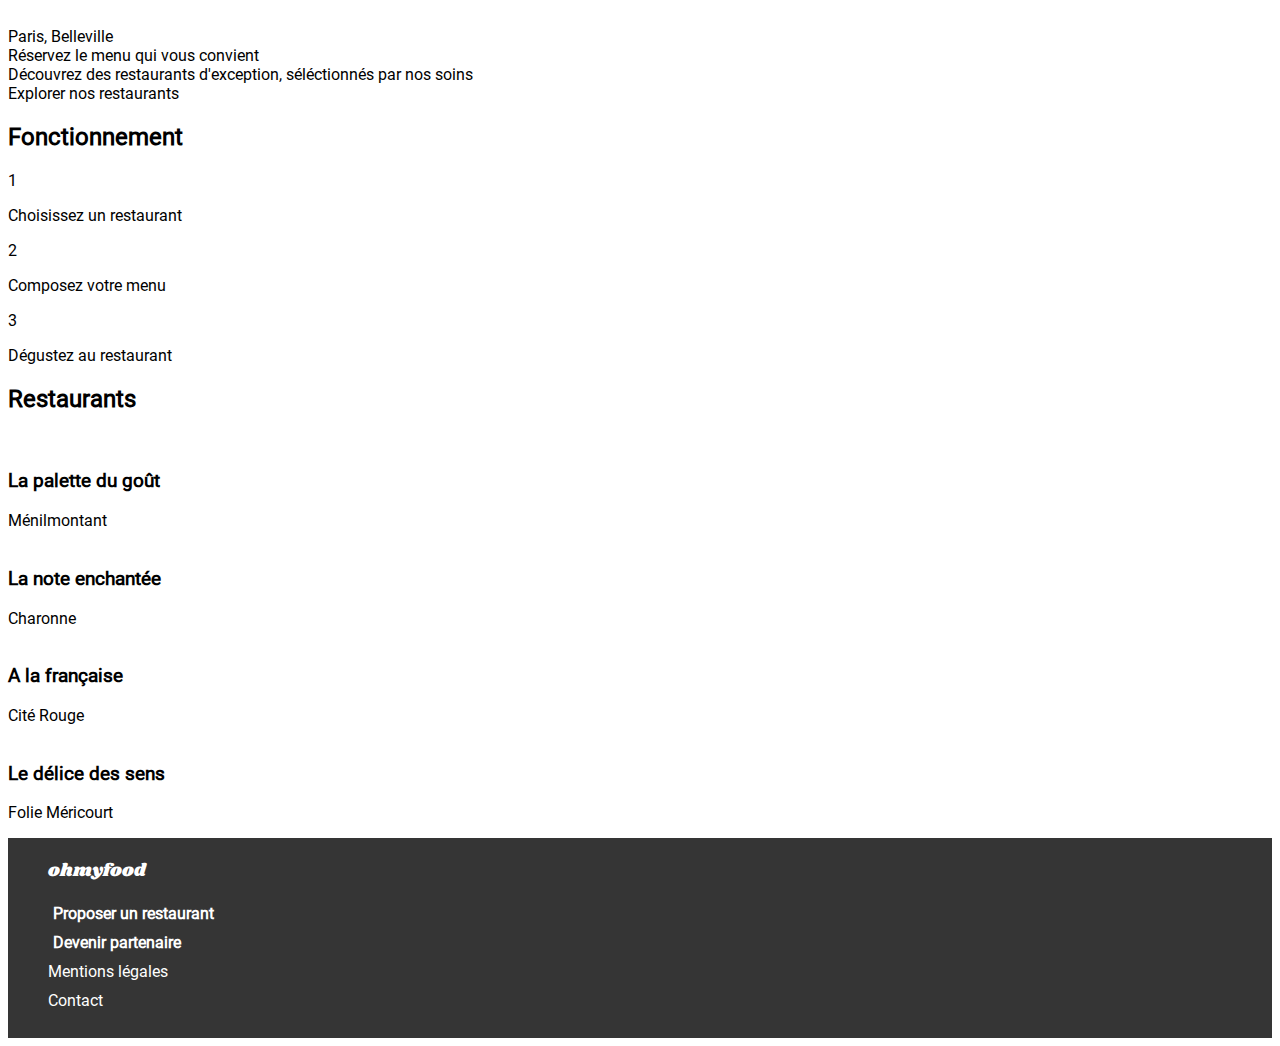
==== Accueil.html @ a57fab45 "MAJ" ====
<!DOCTYPE html>
<html>
    <head>
        <meta charset="utf-8" />
        <link rel="stylesheet" href="style.css">
        <script src="https://kit.fontawesome.com/2baa632b11.js" crossorigin="anonymous"></script>
        <title>Accueil</title>
    </head>

    <body>
        <header>

        <img src="" alt="">

        </header>



        <section>
            <div><i class="fa-solid fa-location-dot"></i>Paris, Belleville</div>
            <div>
                <div>Réservez le menu qui vous convient</div>
                <div>Découvrez des restaurants d'exception, séléctionnés par nos soins</div>
                <div>Explorer nos restaurants</div>
            </div>
            
        </section>


        <section>

            <h2>Fonctionnement</h2>

            
            <div>
                <div>1</div>
                <i class="fa-solid fa-mobile-screen-button"></i>
                <p>Choisissez un restaurant</p>
            </div>

            
            <div>
                <div>2</div>
                <i class="fa-solid fa-list"></i>
                <p>Composez votre menu</p>
            </div>

            
            <div>
                <div>3</div>
                <i class="fa-solid fa-store"></i>
                <p>Dégustez au restaurant</p>
            </div>

        </section>


        <section>

            <h2>Restaurants</h2>

            <div>
                <img src="" alt="">
                <div>
                    <h3>La palette du goût</h3>
                    <div>Ménilmontant</div>
                </div>
                <div>
                    <i class="fa-solid fa-heart"></i>
                </div>
            </div>

            <div>
                <img src="" alt="">
                <div>
                    <h3>La note enchantée</h3>
                    <div>Charonne</div>
                </div>
                <div>
                    <i class="fa-solid fa-heart"></i>
                </div>
            </div>

            <div>
                <img src="" alt="">
                <div>
                    <h3>A la française</h3>
                    <div>Cité Rouge</div>
                </div>
                <div>
                    <i class="fa-solid fa-heart"></i>
                </div>
            </div>

            <div>
                <img src="" alt="">
                <div>
                    <h3>Le délice des sens</h3>
                    <div>Folie Méricourt</div>
                </div>
                <div>
                    <i class="fa-solid fa-heart"></i>
                </div>
            </div>

        </section>


        <footer>
            <ul>
                <li class="titre">ohmyfood</li>
                <li><i class="fa-solid fa-utensils"></i><strong> Proposer un restaurant</strong></li>
                <li><i class="fa-solid fa-handshake-angle"></i><strong>Devenir partenaire</strong></li>
                <li>Mentions légales</li>
                <li><a href="ohmyfoodcontact@gmail.com">Contact</a></li>
            </ul>
        </footer>

    </body>
</html>
---- style.css ----
footer {
  background: #353535;
  color: #fff;
  height: 200px;
}
footer ul {
  list-style: none;
}
footer a {
  text-decoration: none;
  color: #fff;
}
footer li {
  margin-bottom: 10px;
}
footer .titre {
  font-family: Shrikhand;
  font-size: 18px;
  margin-bottom: 20px;
  padding-top: 20px;
}
footer i {
  font-size: 12px;
  margin-right: 5px;
}

body {
  font-family: Roboto;
}

@font-face {
  font-family: Shrikhand;
  src: url(Shrikhand-Regular.ttf);
}
@font-face {
  font-family: Roboto;
  src: url(Roboto-Regular.ttf);
}

/*# sourceMappingURL=style.css.map */
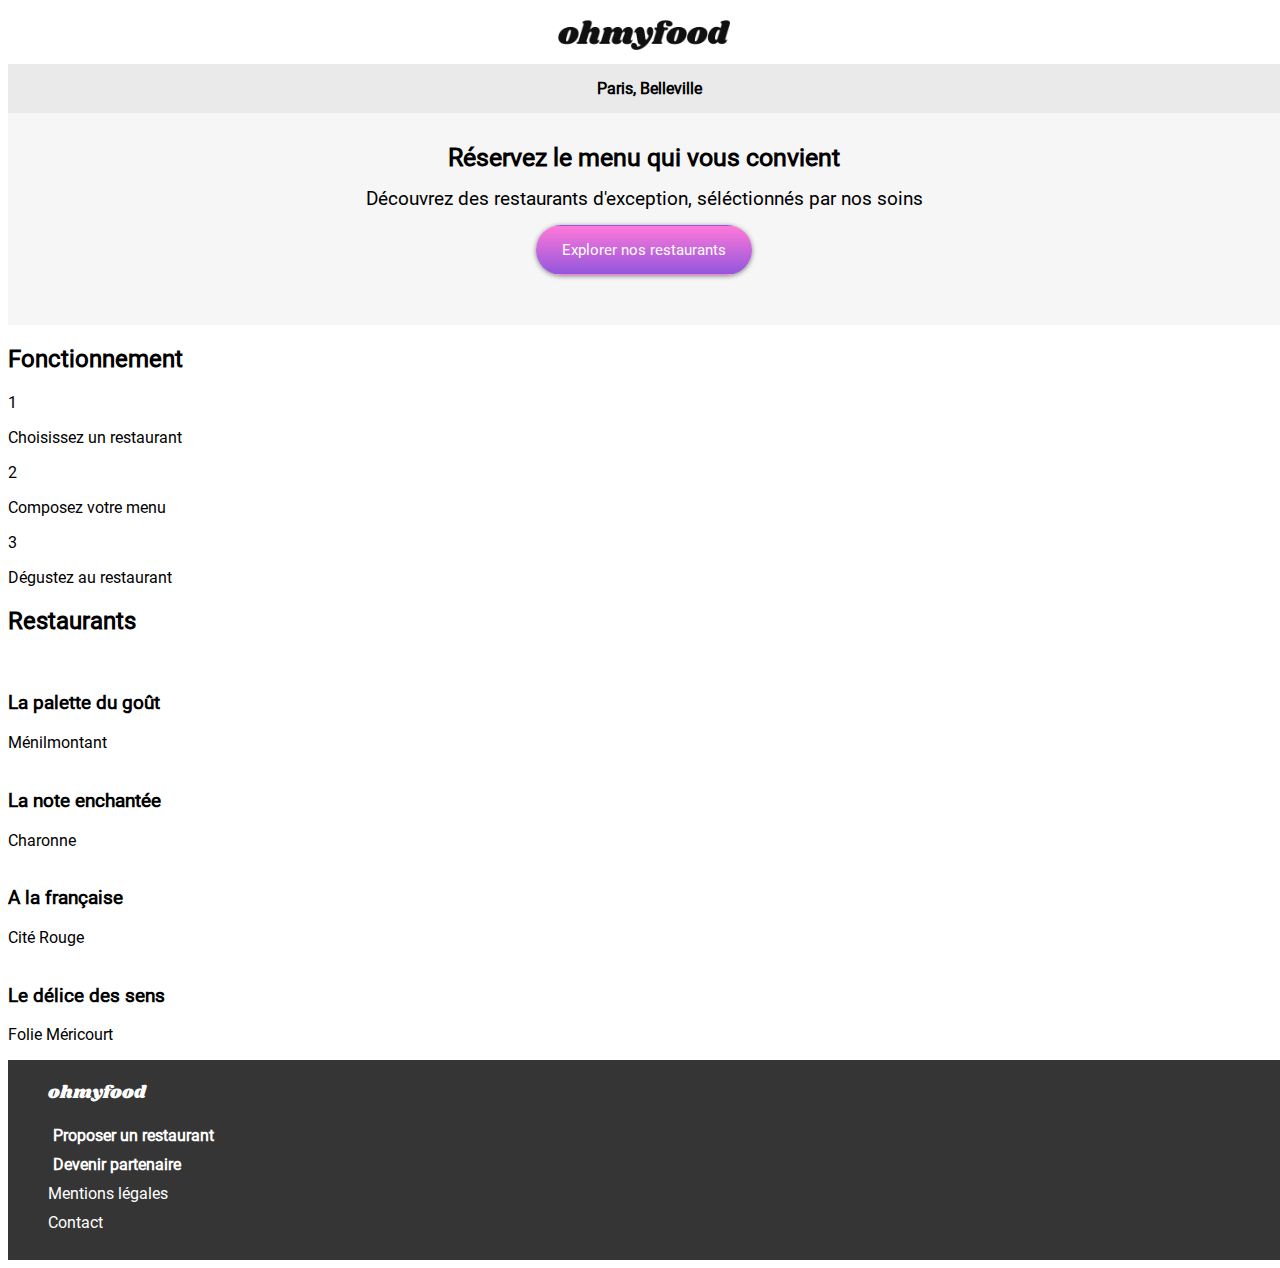
==== commit 99614c20: "MAJ" ====
--- a/Accueil.html
+++ b/Accueil.html
@@ -10,24 +10,24 @@
     <body>
         <header>
 
-        <img src="" alt="">
+        <img src="images/ohmyfood.png" alt="Logo de Ohmyfood">
 
         </header>
 
 
 
-        <section>
-            <div><i class="fa-solid fa-location-dot"></i>Paris, Belleville</div>
+        <section class="section1">
+            <div class="lieu"><i class="fa-solid fa-location-dot"></i><strong>Paris, Belleville</strong></div>
             <div>
-                <div>Réservez le menu qui vous convient</div>
-                <div>Découvrez des restaurants d'exception, séléctionnés par nos soins</div>
-                <div>Explorer nos restaurants</div>
+                <h2>Réservez le menu qui vous convient</h2>
+                <div class="découvrez">Découvrez des restaurants d'exception, séléctionnés par nos soins</div>
+                <div class="explorer"><p>Explorer nos restaurants</p></div>
             </div>
             
         </section>
 
 
-        <section>
+        <section class="fonctionnement">
 
             <h2>Fonctionnement</h2>
 
@@ -55,7 +55,7 @@
         </section>
 
 
-        <section>
+        <section class="restaurants">
 
             <h2>Restaurants</h2>
 
@@ -109,7 +109,7 @@
         <footer>
             <ul>
                 <li class="titre">ohmyfood</li>
-                <li><i class="fa-solid fa-utensils"></i><strong> Proposer un restaurant</strong></li>
+                <li><i class="fa-solid fa-utensils"></i><strong>Proposer un restaurant</strong></li>
                 <li><i class="fa-solid fa-handshake-angle"></i><strong>Devenir partenaire</strong></li>
                 <li>Mentions légales</li>
                 <li><a href="ohmyfoodcontact@gmail.com">Contact</a></li>
--- a/style.css
+++ b/style.css
@@ -1,3 +1,4 @@
+@charset "UTF-8";
 footer {
   background: #353535;
   color: #fff;
@@ -24,8 +25,60 @@
   margin-right: 5px;
 }
 
+header {
+  margin-bottom: 10px;
+  margin-top: 20px;
+  text-align: center;
+}
+header img {
+  height: 30px;
+}
+
+.section1 {
+  background: #f6f6f6;
+  text-align: center;
+}
+.section1 .lieu {
+  background: #eaeaea;
+  padding: 15px 0px 15px 0px;
+}
+.section1 i {
+  margin-right: 10px;
+}
+.section1 h2 {
+  font-weight: bold;
+  font-size: 25px;
+  padding: 30px 0px 15px 0px;
+  margin: 0px;
+}
+.section1 .découvrez {
+  padding-bottom: 15px;
+  font-size: 19px;
+}
+.section1 .explorer {
+  display: flex;
+  justify-content: center;
+  padding-bottom: 50px;
+}
+.section1 p {
+  padding: 15px 25px 15px 25px;
+  border: solid 1px transparent;
+  border-radius: 25px 25px 25px 25px;
+  color: #fff;
+  background: linear-gradient(#FF79DA, #9356DC);
+  font-size: 15px;
+  margin: 0px;
+  box-shadow: grey 0px 1px 5px 0px;
+}
+.section1 p:hover {
+  opacity: 0.9;
+  box-shadow: grey 0px 3px 10px 0px;
+  cursor: pointer;
+}
+
 body {
   font-family: Roboto;
+  margin-right: 0px;
 }
 
 @font-face {
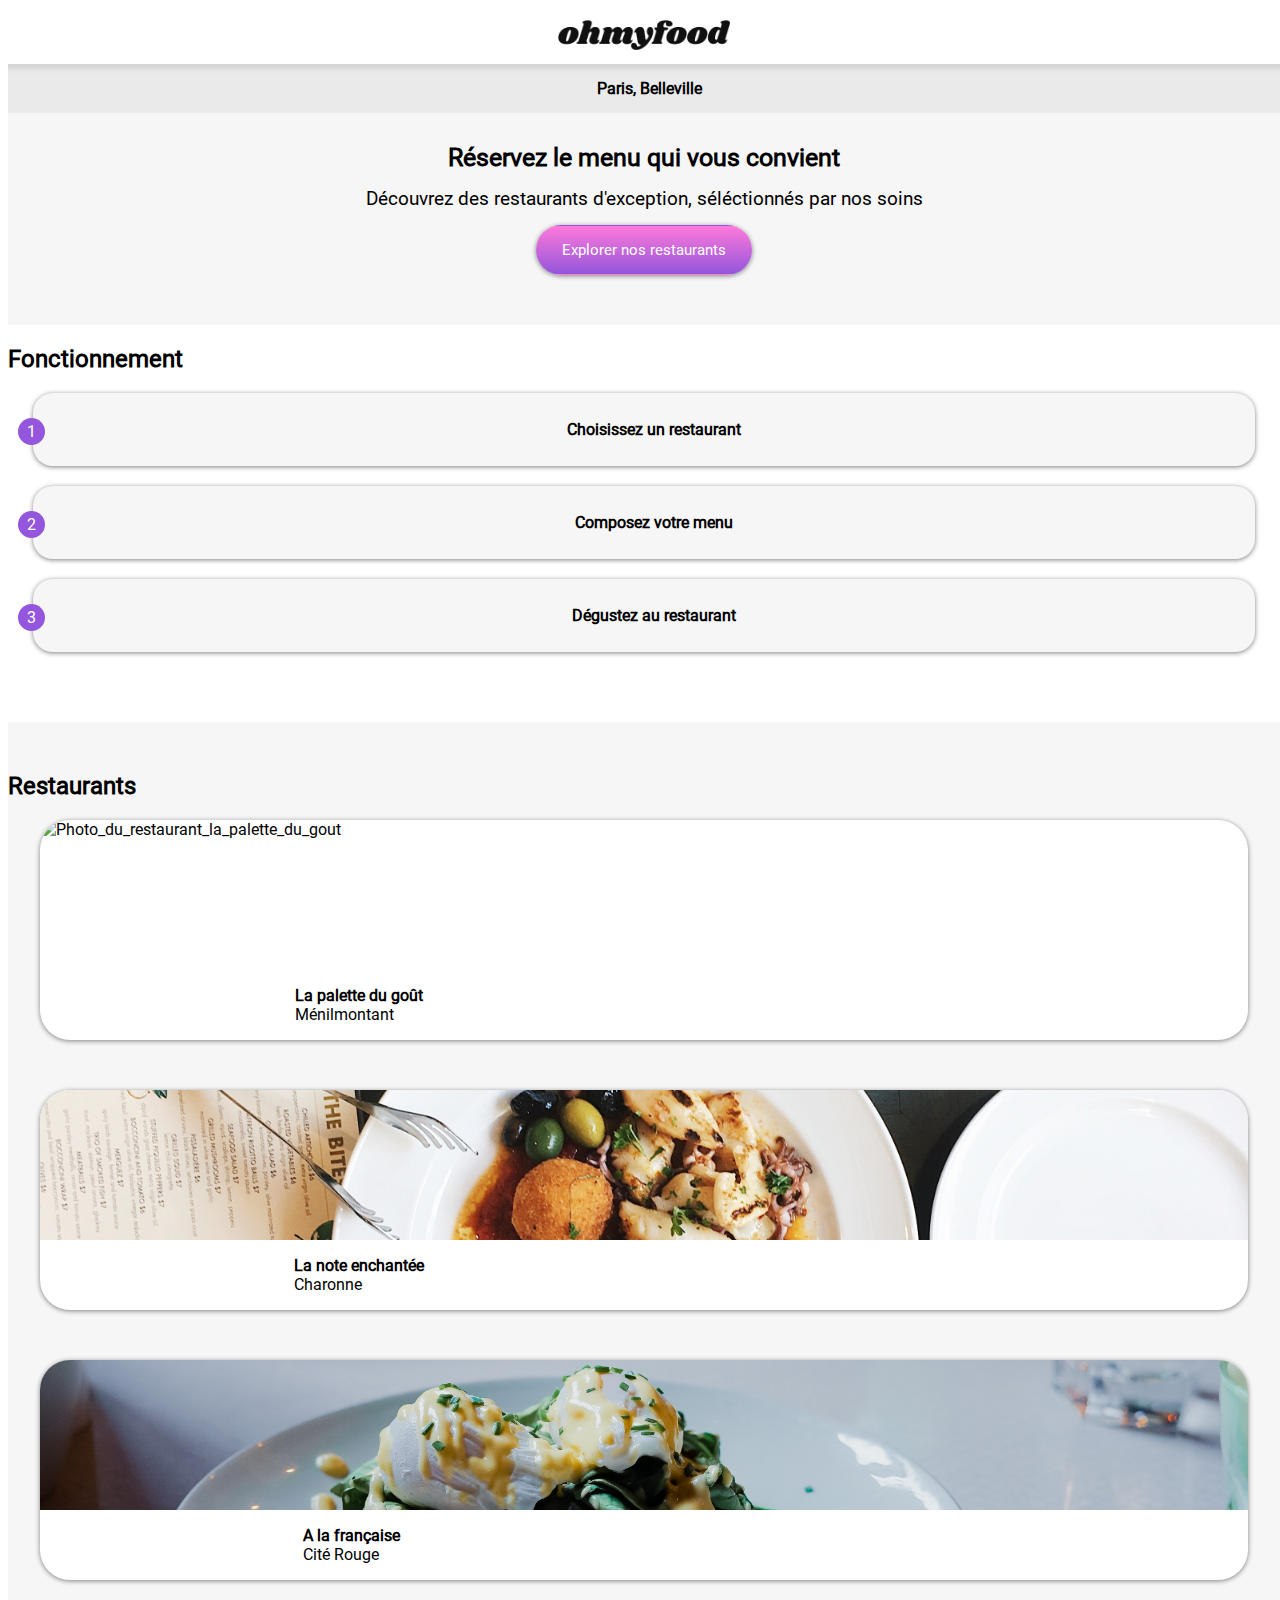
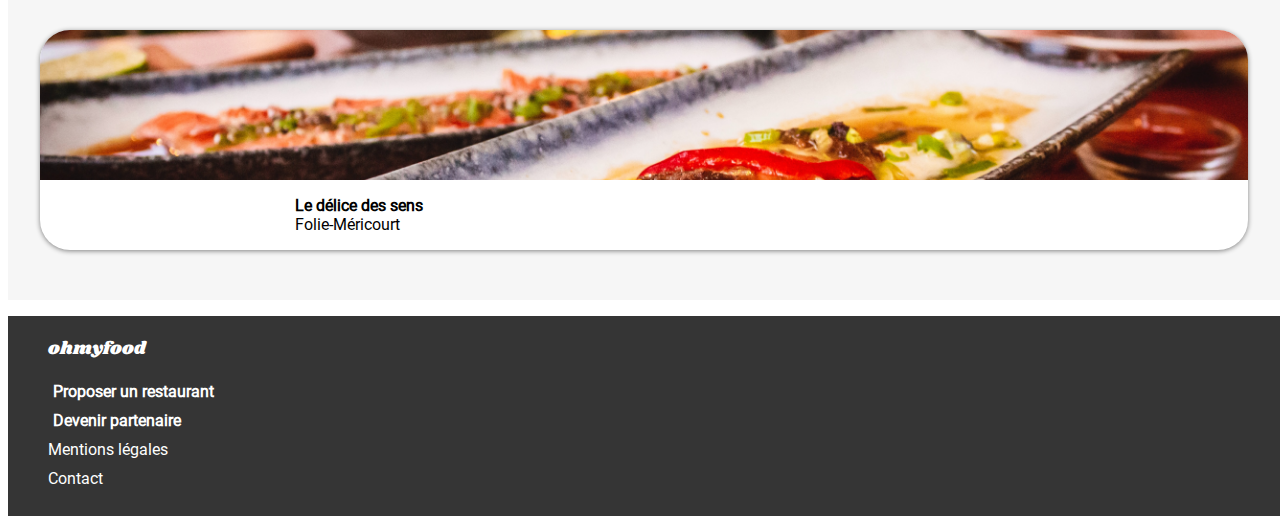
==== commit 76d822cc: "MAJ" ====
--- a/Accueil.html
+++ b/Accueil.html
@@ -1,5 +1,5 @@
 <!DOCTYPE html>
-<html>
+<html lang="fr">
     <head>
         <meta charset="utf-8" />
         <link rel="stylesheet" href="style.css">
@@ -31,23 +31,20 @@
 
             <h2>Fonctionnement</h2>
 
-            
-            <div>
-                <div>1</div>
+            <div class="numéro">1</div>
+            <div class="case">
                 <i class="fa-solid fa-mobile-screen-button"></i>
                 <p>Choisissez un restaurant</p>
             </div>
 
-            
-            <div>
-                <div>2</div>
+            <div class="numéro">2</div>
+            <div class="case">   
                 <i class="fa-solid fa-list"></i>
                 <p>Composez votre menu</p>
             </div>
 
-            
-            <div>
-                <div>3</div>
+            <div class="numéro">3</div>
+            <div class="case">    
                 <i class="fa-solid fa-store"></i>
                 <p>Dégustez au restaurant</p>
             </div>
@@ -59,49 +56,54 @@
 
             <h2>Restaurants</h2>
 
-            <div>
-                <img src="" alt="">
-                <div>
-                    <h3>La palette du goût</h3>
-                    <div>Ménilmontant</div>
-                </div>
-                <div>
-                    <i class="fa-solid fa-heart"></i>
-                </div>
-            </div>
+            <article>
+                <a href="">
+                        <img src="images/La_palette_du_gout.jpg" alt="Photo_du_restaurant_la_palette_du_gout">
+                    <div>
+                        <p><strong>La palette du goût</strong><br/>Ménilmontant</p>
+                    </div>
+                    <div class="icone">
+                        <i class="fa-regular fa-heart"></i>
+                    </div>
+                </a>
+            </article>
 
-            <div>
-                <img src="" alt="">
-                <div>
-                    <h3>La note enchantée</h3>
-                    <div>Charonne</div>
-                </div>
-                <div>
-                    <i class="fa-solid fa-heart"></i>
-                </div>
-            </div>
+            <article>
+                <a href="">
+                    <img src="images/la_note_enchantée.jpg" alt="Photo_du_restaurant_la_note_enchantee">
+                    <div>
+                        <p><strong>La note enchantée</strong><br/>Charonne</p>
+                    </div>
+                    <div class="icone" >
+                        <i class="fa-regular fa-heart"></i>
+                    </div>    
+                </a>
+            </article>
+            
 
-            <div>
-                <img src="" alt="">
-                <div>
-                    <h3>A la française</h3>
-                    <div>Cité Rouge</div>
-                </div>
-                <div>
-                    <i class="fa-solid fa-heart"></i>
-                </div>
-            </div>
+            <article>
+                <a href="">
+                    <img src="images/A_la_française.jpg" alt="Photo_du_restaurant_à_la_francaise">
+                    <div>
+                        <p><strong>A la française</strong><br/>Cité Rouge</p>
+                    </div>
+                    <div class="icone">
+                        <i class="fa-regular fa-heart"></i>
+                    </div>
+                </a>
+            </article>
 
-            <div>
-                <img src="" alt="">
-                <div>
-                    <h3>Le délice des sens</h3>
-                    <div>Folie Méricourt</div>
-                </div>
-                <div>
-                    <i class="fa-solid fa-heart"></i>
-                </div>
-            </div>
+            <article>
+                <a href="">
+                    <img src="images/le_délice_des_sens.jpg" alt="Photo_du_restaurant_le_delice_des_sens">
+                    <div>
+                        <p><strong>Le délice des sens</strong><br/>Folie-Méricourt</p>
+                    </div>
+                    <div class="icone">
+                        <i class="fa-regular fa-heart"></i>
+                    </div>
+                </a>
+            </article>
 
         </section>
 
--- a/style.css
+++ b/style.css
@@ -41,6 +41,7 @@
 .section1 .lieu {
   background: #eaeaea;
   padding: 15px 0px 15px 0px;
+  box-shadow: inset 0 10px 5px -5px #d4d4d4;
 }
 .section1 i {
   margin-right: 10px;
@@ -76,6 +77,94 @@
   cursor: pointer;
 }
 
+.fonctionnement .case {
+  border: 1px solid transparent;
+  border-radius: 20px 20px 20px 20px;
+  box-shadow: grey 0px 1px 5px 0px;
+  margin-bottom: 20px;
+  padding: 10px 0px 10px 0px;
+  background: #f6f6f6;
+  display: flex;
+  align-items: center;
+  justify-content: center;
+  margin-left: 25px;
+  margin-right: 25px;
+}
+.fonctionnement .numéro {
+  border: 1px solid transparent;
+  border-radius: 100%;
+  background: #9356DC;
+  color: #fff;
+  width: 25px;
+  height: 25px;
+  display: flex;
+  justify-content: center;
+  align-items: center;
+  position: absolute;
+  margin-top: 25px;
+  margin-left: 10px;
+}
+.fonctionnement i {
+  font-size: 20px;
+  margin-right: 20px;
+  color: gray;
+}
+.fonctionnement .fa-store:before {
+  color: #9356DC;
+}
+.fonctionnement .fa-mobile-screen-button:before {
+  margin-left: 10px;
+}
+.fonctionnement p {
+  font-weight: bold;
+  text-align: center;
+}
+
+.restaurants {
+  background: #f6f6f6;
+  margin-top: 70px;
+  display: flex;
+  flex-wrap: wrap;
+  justify-content: center;
+}
+.restaurants h2 {
+  padding-top: 50px;
+  margin-top: 0px;
+  width: 100%;
+}
+.restaurants a {
+  text-decoration: none;
+  color: black;
+  display: flex;
+  justify-content: space-around;
+  align-items: center;
+  flex-wrap: wrap;
+  margin-bottom: 50px;
+  border-radius: 30px;
+  background: #fff;
+  box-shadow: grey 0px 1px 5px 0px;
+  width: 100%;
+}
+.restaurants article {
+  display: flex;
+  width: 95%;
+}
+.restaurants img {
+  height: 150px;
+  width: 100%;
+  object-fit: cover;
+  border-radius: 30px 30px 0px 0px;
+}
+.restaurants p {
+  padding-right: 60px;
+}
+.restaurants i {
+  font-size: 20px;
+}
+.restaurants i:hover {
+  background: linear-gradient(#9356DC, #FF79DA);
+}
+
 body {
   font-family: Roboto;
   margin-right: 0px;
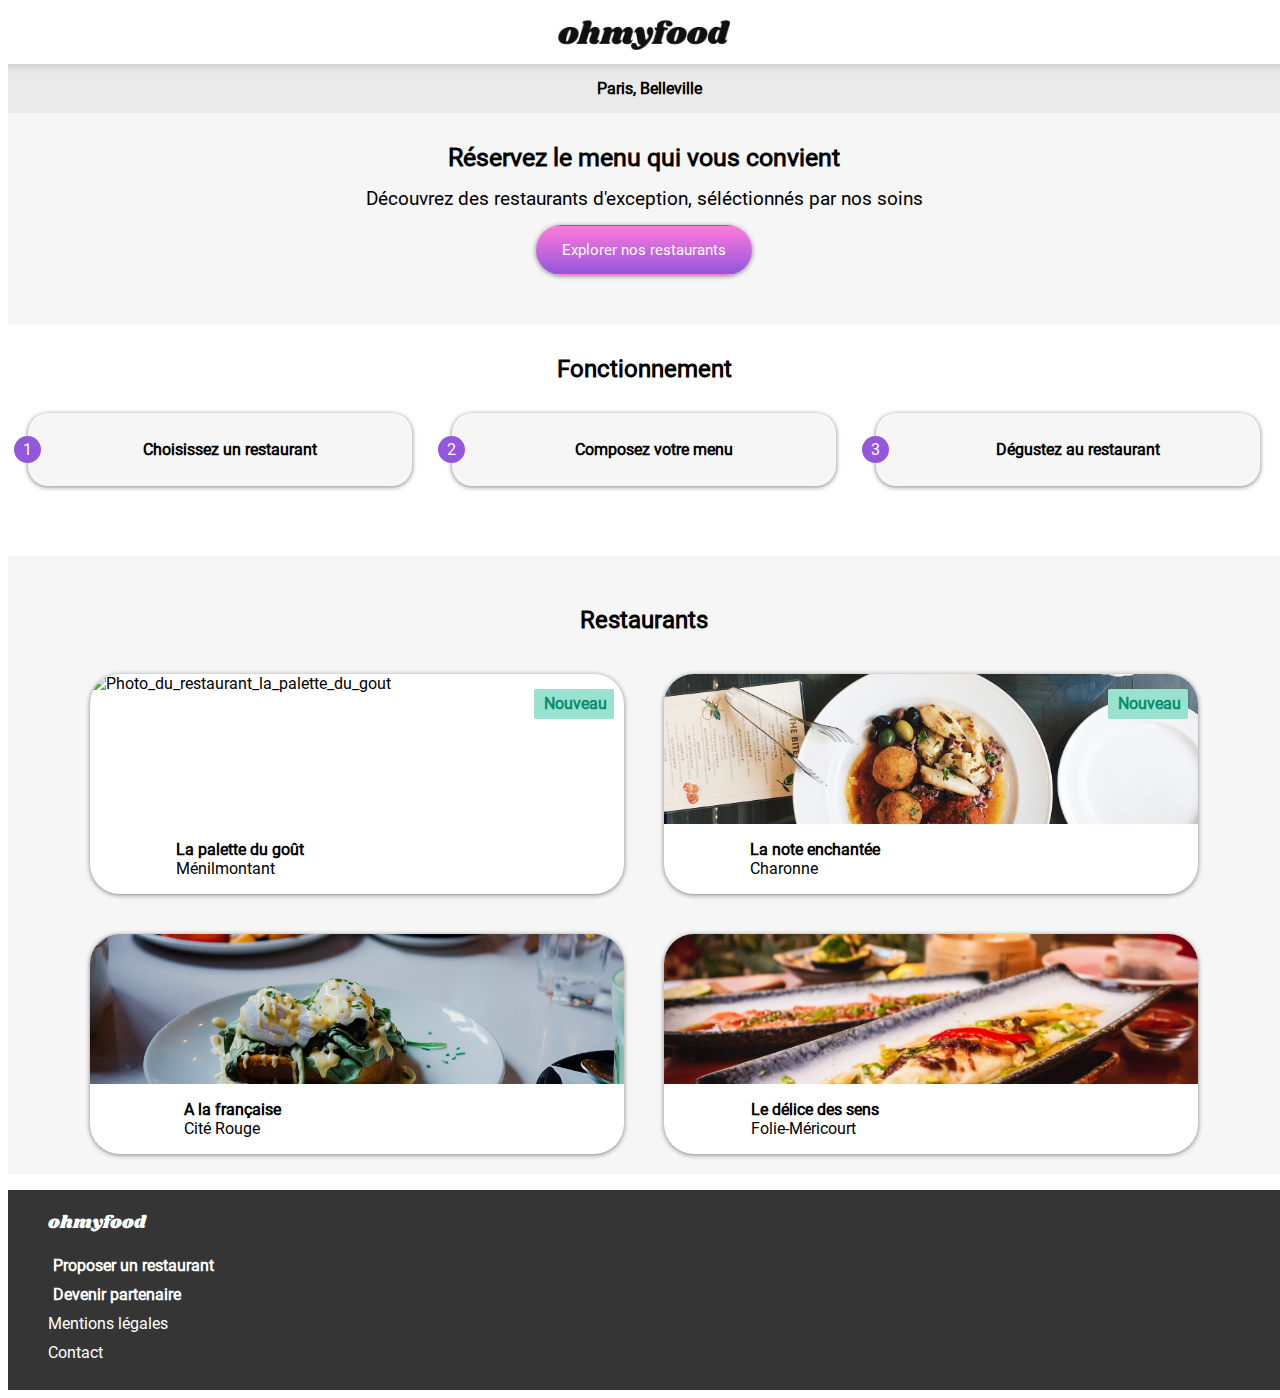
==== commit e9654913: "MAJ" ====
--- a/Accueil.html
+++ b/Accueil.html
@@ -30,21 +30,23 @@
         <section class="fonctionnement">
 
             <h2>Fonctionnement</h2>
-
-            <div class="numéro">1</div>
-            <div class="case">
+            
+            <div class="case">   
+                <div class="numéro">1</div>
                 <i class="fa-solid fa-mobile-screen-button"></i>
                 <p>Choisissez un restaurant</p>
             </div>
-
-            <div class="numéro">2</div>
-            <div class="case">   
+            
+            
+            <div class="case">
+            <div class="numéro">2</div>                      
                 <i class="fa-solid fa-list"></i>
                 <p>Composez votre menu</p>
             </div>
+            
 
-            <div class="numéro">3</div>
             <div class="case">    
+                <div class="numéro">3</div>
                 <i class="fa-solid fa-store"></i>
                 <p>Dégustez au restaurant</p>
             </div>
@@ -62,6 +64,9 @@
                     <div>
                         <p><strong>La palette du goût</strong><br/>Ménilmontant</p>
                     </div>
+                    <div class="nouveau">
+                        <p>Nouveau</p>
+                    </div>
                     <div class="icone">
                         <i class="fa-regular fa-heart"></i>
                     </div>
@@ -73,6 +78,9 @@
                     <img src="images/la_note_enchantée.jpg" alt="Photo_du_restaurant_la_note_enchantee">
                     <div>
                         <p><strong>La note enchantée</strong><br/>Charonne</p>
+                    </div>
+                    <div class="nouveau">
+                        <p>Nouveau</p>
                     </div>
                     <div class="icone" >
                         <i class="fa-regular fa-heart"></i>
--- a/style.css
+++ b/style.css
@@ -89,6 +89,7 @@
   justify-content: center;
   margin-left: 25px;
   margin-right: 25px;
+  position: relative;
 }
 .fonctionnement .numéro {
   border: 1px solid transparent;
@@ -101,8 +102,7 @@
   justify-content: center;
   align-items: center;
   position: absolute;
-  margin-top: 25px;
-  margin-left: 10px;
+  left: -15px;
 }
 .fonctionnement i {
   font-size: 20px;
@@ -144,6 +144,7 @@
   background: #fff;
   box-shadow: grey 0px 1px 5px 0px;
   width: 100%;
+  position: relative;
 }
 .restaurants article {
   display: flex;
@@ -164,6 +165,21 @@
 .restaurants i:hover {
   background: linear-gradient(#9356DC, #FF79DA);
 }
+.restaurants .nouveau {
+  position: absolute;
+  background-color: #99e2d0;
+  color: #0a8d6d;
+  top: 15px;
+  right: 10px;
+  height: 30px;
+  width: 80px;
+  border-radius: 2px;
+}
+.restaurants .nouveau p {
+  margin-top: 5px;
+  margin-left: 10px;
+  font-weight: bold;
+}
 
 body {
   font-family: Roboto;
@@ -178,5 +194,37 @@
   font-family: Roboto;
   src: url(Roboto-Regular.ttf);
 }
+@media screen and (min-width: 769px) {
+  .restaurants {
+    display: flex;
+    justify-content: center;
+  }
+  .restaurants article {
+    width: 42%;
+    margin: 20px;
+  }
+  .restaurants h2 {
+    text-align: center;
+  }
+  .restaurants a {
+    margin: 0px;
+  }
+
+  .fonctionnement {
+    display: flex;
+    justify-content: space-around;
+    flex-wrap: wrap;
+  }
+  .fonctionnement h2 {
+    width: 100%;
+    text-align: center;
+    margin-bottom: 30px;
+    margin-top: 30px;
+  }
+  .fonctionnement .case {
+    margin: 0px;
+    width: 30%;
+  }
+}
 
 /*# sourceMappingURL=style.css.map */
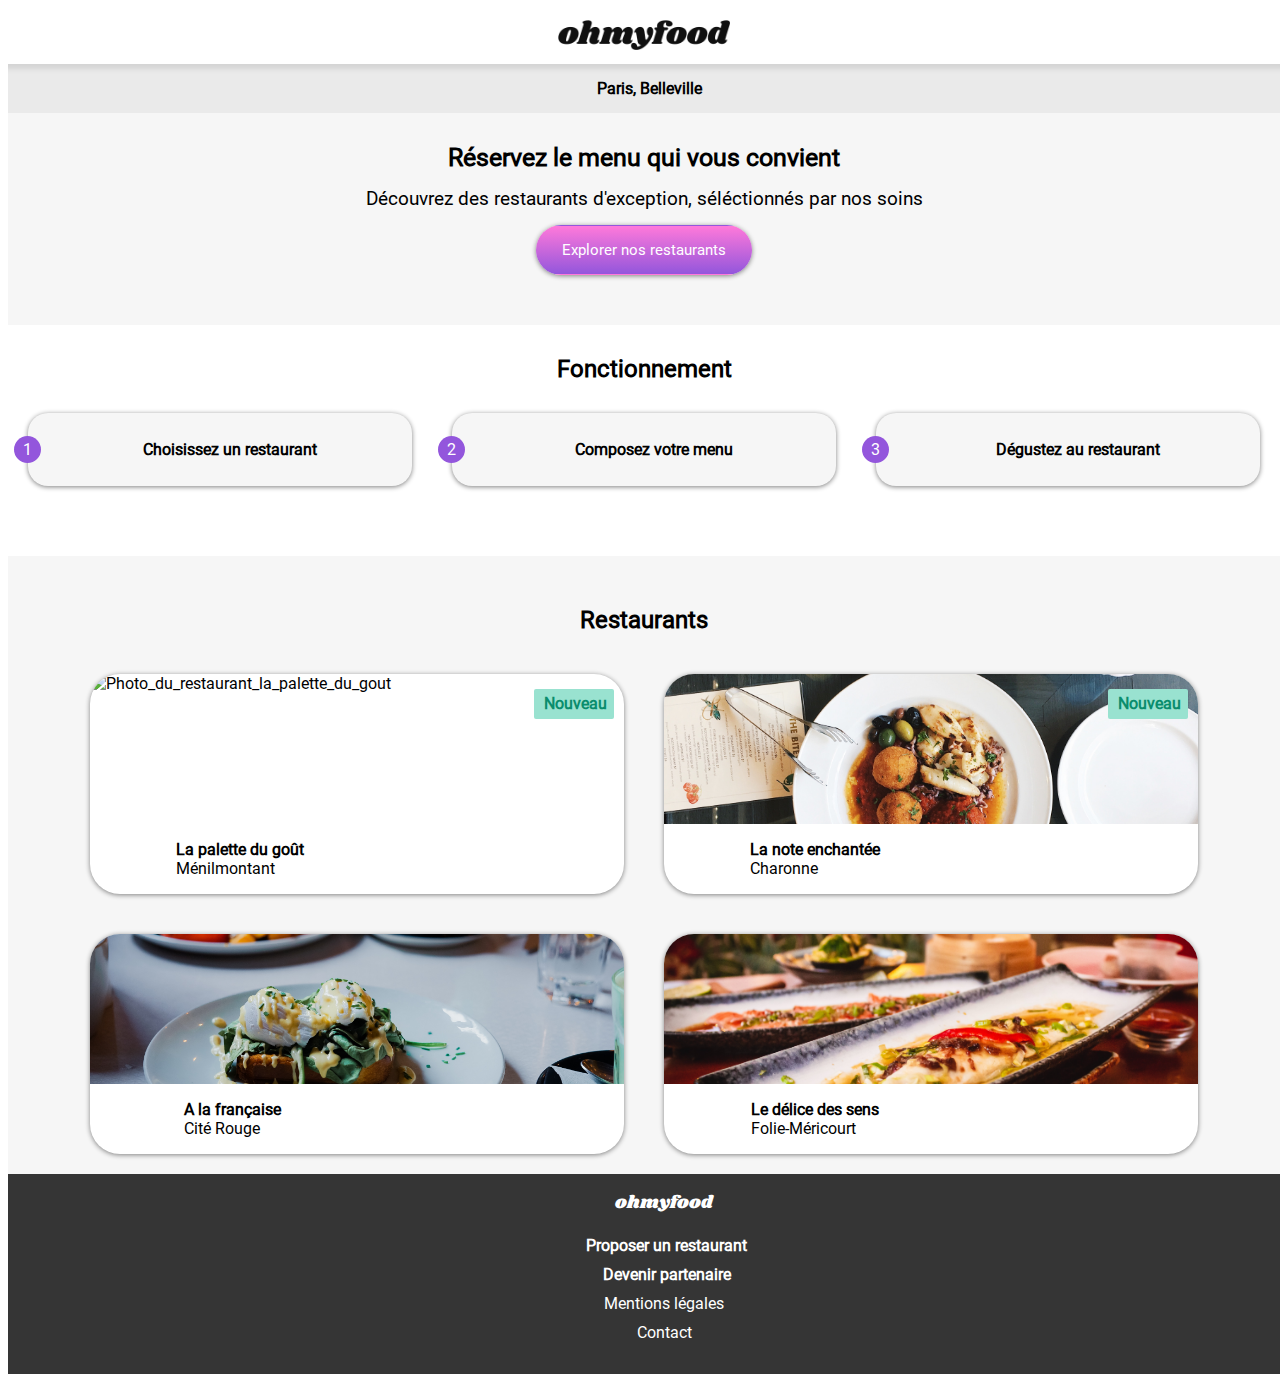
==== commit de54386f: "MAJ" ====
--- a/Accueil.html
+++ b/Accueil.html
@@ -2,6 +2,7 @@
 <html lang="fr">
     <head>
         <meta charset="utf-8" />
+        <meta name="viewport" content="width=device-width, initial-scale=1.0">
         <link rel="stylesheet" href="style.css">
         <script src="https://kit.fontawesome.com/2baa632b11.js" crossorigin="anonymous"></script>
         <title>Accueil</title>
@@ -21,7 +22,7 @@
             <div>
                 <h2>Réservez le menu qui vous convient</h2>
                 <div class="découvrez">Découvrez des restaurants d'exception, séléctionnés par nos soins</div>
-                <div class="explorer"><p>Explorer nos restaurants</p></div>
+                <div class="explorer" ><p class="btn">Explorer nos restaurants</p></div>
             </div>
             
         </section>
@@ -31,21 +32,21 @@
 
             <h2>Fonctionnement</h2>
             
-            <div class="case">   
+            <div class="case btn">   
                 <div class="numéro">1</div>
                 <i class="fa-solid fa-mobile-screen-button"></i>
                 <p>Choisissez un restaurant</p>
             </div>
             
             
-            <div class="case">
+            <div class="case btn">
             <div class="numéro">2</div>                      
                 <i class="fa-solid fa-list"></i>
                 <p>Composez votre menu</p>
             </div>
             
 
-            <div class="case">    
+            <div class="case btn">    
                 <div class="numéro">3</div>
                 <i class="fa-solid fa-store"></i>
                 <p>Dégustez au restaurant</p>
@@ -68,7 +69,8 @@
                         <p>Nouveau</p>
                     </div>
                     <div class="icone">
-                        <i class="fa-regular fa-heart"></i>
+                        <span class="coeurvide"><i class="fa-regular fa-heart"></i></span>
+                        <span class="coeurplein"><i class="fa-solid fa-heart"></i></span>
                     </div>
                 </a>
             </article>
--- a/style.css
+++ b/style.css
@@ -70,11 +70,6 @@
   font-size: 15px;
   margin: 0px;
   box-shadow: grey 0px 1px 5px 0px;
-}
-.section1 p:hover {
-  opacity: 0.9;
-  box-shadow: grey 0px 3px 10px 0px;
-  cursor: pointer;
 }
 
 .fonctionnement .case {
@@ -162,10 +157,8 @@
 .restaurants i {
   font-size: 20px;
 }
-.restaurants i:hover {
-  background: linear-gradient(#9356DC, #FF79DA);
-}
-.restaurants .nouveau {
+
+.nouveau {
   position: absolute;
   background-color: #99e2d0;
   color: #0a8d6d;
@@ -175,10 +168,16 @@
   width: 80px;
   border-radius: 2px;
 }
-.restaurants .nouveau p {
+.nouveau p {
   margin-top: 5px;
   margin-left: 10px;
   font-weight: bold;
+}
+
+.btn:hover {
+  opacity: 0.9;
+  box-shadow: grey 0px 3px 10px 0px;
+  cursor: pointer;
 }
 
 body {
@@ -225,6 +224,17 @@
     margin: 0px;
     width: 30%;
   }
+
+  footer {
+    display: flex;
+    justify-content: center;
+  }
+  footer ul {
+    text-align: center;
+  }
+  footer .titre {
+    padding-top: 0px;
+  }
 }
 
 /*# sourceMappingURL=style.css.map */
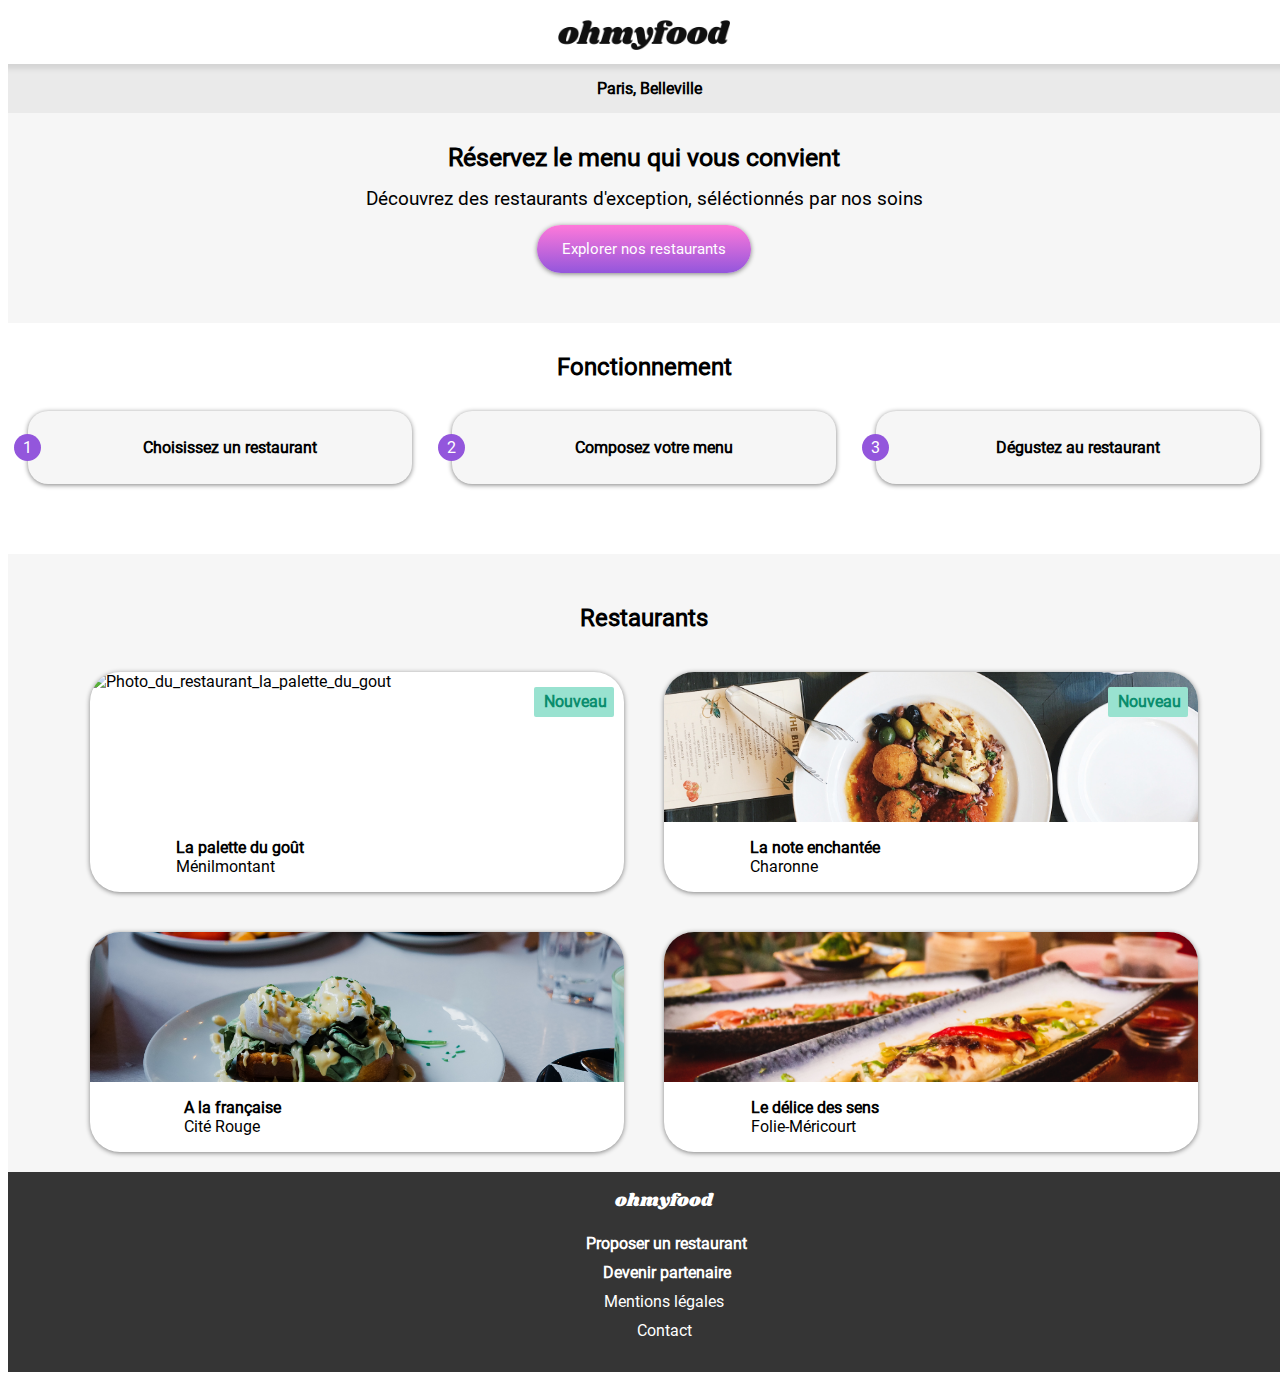
==== commit 1d4c61d3: "MAJ" ====
--- a/Accueil.html
+++ b/Accueil.html
@@ -32,21 +32,21 @@
 
             <h2>Fonctionnement</h2>
             
-            <div class="case btn">   
+            <div class="case">   
                 <div class="numéro">1</div>
                 <i class="fa-solid fa-mobile-screen-button"></i>
                 <p>Choisissez un restaurant</p>
             </div>
             
             
-            <div class="case btn">
+            <div class="case">
             <div class="numéro">2</div>                      
                 <i class="fa-solid fa-list"></i>
                 <p>Composez votre menu</p>
             </div>
             
 
-            <div class="case btn">    
+            <div class="case">    
                 <div class="numéro">3</div>
                 <i class="fa-solid fa-store"></i>
                 <p>Dégustez au restaurant</p>
--- a/style.css
+++ b/style.css
@@ -63,7 +63,6 @@
 }
 .section1 p {
   padding: 15px 25px 15px 25px;
-  border: solid 1px transparent;
   border-radius: 25px 25px 25px 25px;
   color: #fff;
   background: linear-gradient(#FF79DA, #9356DC);
@@ -187,11 +186,11 @@
 
 @font-face {
   font-family: Shrikhand;
-  src: url(Shrikhand-Regular.ttf);
+  src: url(police/Shrikhand-Regular.ttf);
 }
 @font-face {
   font-family: Roboto;
-  src: url(Roboto-Regular.ttf);
+  src: url(police/Roboto-Regular.ttf);
 }
 @media screen and (min-width: 769px) {
   .restaurants {
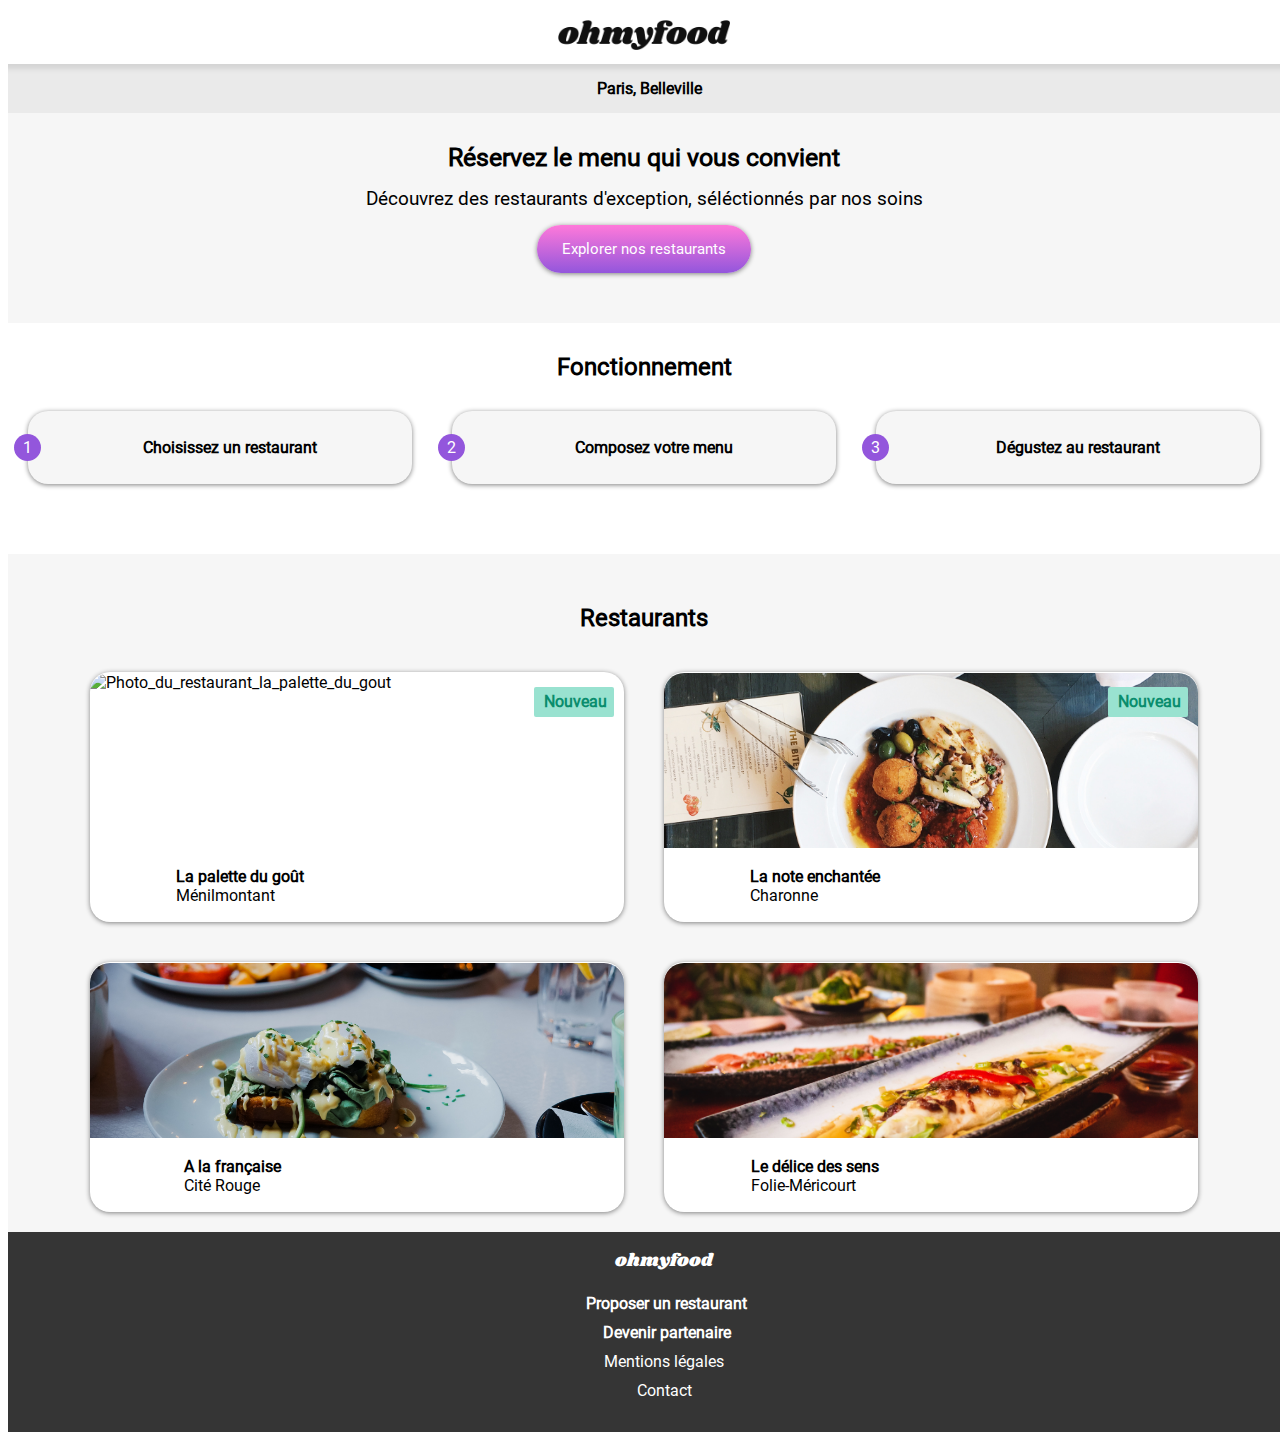
==== commit b2e629b1: "MAJ" ====
--- a/Accueil.html
+++ b/Accueil.html
@@ -32,21 +32,21 @@
 
             <h2>Fonctionnement</h2>
             
-            <div class="case">   
+            <div class="case btn">   
                 <div class="numéro">1</div>
                 <i class="fa-solid fa-mobile-screen-button"></i>
                 <p>Choisissez un restaurant</p>
             </div>
             
             
-            <div class="case">
+            <div class="case btn">
             <div class="numéro">2</div>                      
                 <i class="fa-solid fa-list"></i>
                 <p>Composez votre menu</p>
             </div>
             
 
-            <div class="case">    
+            <div class="case btn">    
                 <div class="numéro">3</div>
                 <i class="fa-solid fa-store"></i>
                 <p>Dégustez au restaurant</p>
@@ -68,7 +68,7 @@
                     <div class="nouveau">
                         <p>Nouveau</p>
                     </div>
-                    <div class="icone">
+                    <div class="coeur">
                         <span class="coeurvide"><i class="fa-regular fa-heart"></i></span>
                         <span class="coeurplein"><i class="fa-solid fa-heart"></i></span>
                     </div>
@@ -84,8 +84,9 @@
                     <div class="nouveau">
                         <p>Nouveau</p>
                     </div>
-                    <div class="icone" >
-                        <i class="fa-regular fa-heart"></i>
+                    <div class="coeur" >
+                        <span class="coeurvide"><i class="fa-regular fa-heart"></i></span>
+                        <span class="coeurplein"><i class="fa-solid fa-heart"></i></span>
                     </div>    
                 </a>
             </article>
@@ -97,8 +98,9 @@
                     <div>
                         <p><strong>A la française</strong><br/>Cité Rouge</p>
                     </div>
-                    <div class="icone">
-                        <i class="fa-regular fa-heart"></i>
+                    <div class="coeur">
+                        <span class="coeurvide"><i class="fa-regular fa-heart"></i></span>
+                        <span class="coeurplein"><i class="fa-solid fa-heart"></i></span>
                     </div>
                 </a>
             </article>
@@ -109,8 +111,9 @@
                     <div>
                         <p><strong>Le délice des sens</strong><br/>Folie-Méricourt</p>
                     </div>
-                    <div class="icone">
-                        <i class="fa-regular fa-heart"></i>
+                    <div class="coeur">
+                        <span class="coeurvide"><i class="fa-regular fa-heart"></i></span>
+                        <span class="coeurplein"><i class="fa-solid fa-heart"></i></span>
                     </div>
                 </a>
             </article>
--- a/style.css
+++ b/style.css
@@ -133,28 +133,29 @@
   justify-content: space-around;
   align-items: center;
   flex-wrap: wrap;
-  margin-bottom: 50px;
-  border-radius: 30px;
+  border-radius: 20px;
   background: #fff;
   box-shadow: grey 0px 1px 5px 0px;
   width: 100%;
+  height: 250px;
   position: relative;
 }
 .restaurants article {
   display: flex;
   width: 95%;
+  margin-bottom: 25px;
 }
 .restaurants img {
-  height: 150px;
+  height: 70%;
   width: 100%;
   object-fit: cover;
-  border-radius: 30px 30px 0px 0px;
+  border-radius: 20px 20px 0px 0px;
 }
 .restaurants p {
   padding-right: 60px;
 }
 .restaurants i {
-  font-size: 20px;
+  font-size: 23px;
 }
 
 .nouveau {
@@ -192,6 +193,33 @@
   font-family: Roboto;
   src: url(police/Roboto-Regular.ttf);
 }
+.coeur {
+  position: relative;
+}
+
+.coeurvide {
+  position: absolute;
+  color: black;
+  top: -10px;
+  right: 10px;
+}
+
+.coeurplein {
+  position: absolute;
+  color: transparent;
+  transform: scale(0.5);
+  top: -10px;
+  right: 10px;
+}
+.coeurplein:hover {
+  background: linear-gradient(#9356DC, #FF79DA);
+  -webkit-background-clip: text;
+  color: transparent;
+  transform: scale(1);
+  transition-property: transform;
+  transition-duration: 0.2s;
+}
+
 @media screen and (min-width: 769px) {
   .restaurants {
     display: flex;
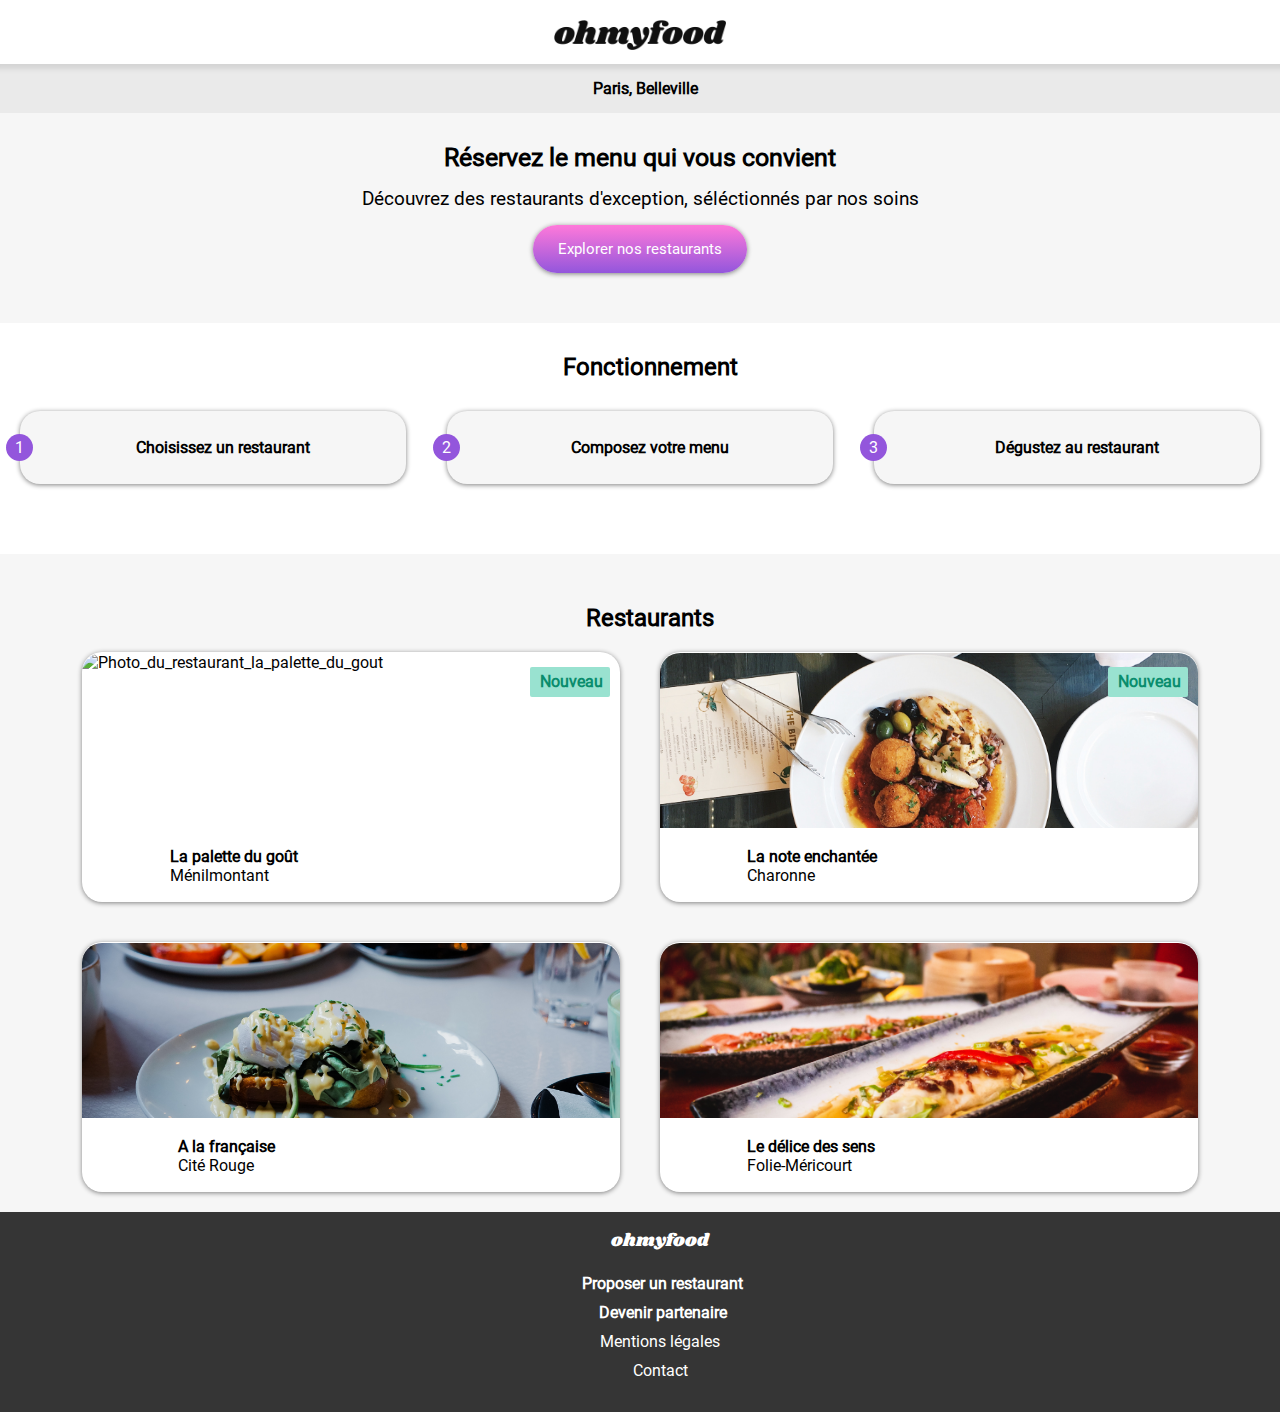
==== commit 5398bfc5: "MAJ" ====
--- a/Accueil.html
+++ b/Accueil.html
@@ -8,128 +8,127 @@
         <title>Accueil</title>
     </head>
 
-    <body>
-        <header>
+        <body>
+            <div id="pagedechargement"><div class="chargement"></div></div> 
 
-        <img src="images/ohmyfood.png" alt="Logo de Ohmyfood">
-
-        </header>
+                <header>
+                    <img src="images/ohmyfood.png" alt="Logo de Ohmyfood">
+                </header>
 
 
-
-        <section class="section1">
-            <div class="lieu"><i class="fa-solid fa-location-dot"></i><strong>Paris, Belleville</strong></div>
-            <div>
-                <h2>Réservez le menu qui vous convient</h2>
-                <div class="découvrez">Découvrez des restaurants d'exception, séléctionnés par nos soins</div>
-                <div class="explorer" ><p class="btn">Explorer nos restaurants</p></div>
-            </div>
-            
-        </section>
+                <section class="section1">
+                    <div class="lieu"><i class="fa-solid fa-location-dot"></i><strong>Paris, Belleville</strong></div>
+                    <div>
+                        <h2>Réservez le menu qui vous convient</h2>
+                        <div class="découvrez">Découvrez des restaurants d'exception, séléctionnés par nos soins</div>
+                        <div class="explorer" ><p class="btn">Explorer nos restaurants</p></div>
+                    </div>
+                    
+                </section>
 
 
-        <section class="fonctionnement">
+                <section class="fonctionnement">
 
-            <h2>Fonctionnement</h2>
-            
-            <div class="case btn">   
-                <div class="numéro">1</div>
-                <i class="fa-solid fa-mobile-screen-button"></i>
-                <p>Choisissez un restaurant</p>
-            </div>
-            
-            
-            <div class="case btn">
-            <div class="numéro">2</div>                      
-                <i class="fa-solid fa-list"></i>
-                <p>Composez votre menu</p>
-            </div>
-            
+                    <h2>Fonctionnement</h2>
+                    
+                    <div class="case btn">   
+                        <div class="numéro">1</div>
+                        <i class="fa-solid fa-mobile-screen-button"></i>
+                        <p>Choisissez un restaurant</p>
+                    </div>
+                    
+                    
+                    <div class="case btn">
+                    <div class="numéro">2</div>                      
+                        <i class="fa-solid fa-list"></i>
+                        <p>Composez votre menu</p>
+                    </div>
+                    
 
-            <div class="case btn">    
-                <div class="numéro">3</div>
-                <i class="fa-solid fa-store"></i>
-                <p>Dégustez au restaurant</p>
-            </div>
+                    <div class="case btn">    
+                        <div class="numéro">3</div>
+                        <i class="fa-solid fa-store"></i>
+                        <p>Dégustez au restaurant</p>
+                    </div>
 
-        </section>
+                </section>
 
 
-        <section class="restaurants">
+                <section class="restaurants">
 
-            <h2>Restaurants</h2>
+                    <h2>Restaurants</h2>
 
-            <article>
-                <a href="">
-                        <img src="images/La_palette_du_gout.jpg" alt="Photo_du_restaurant_la_palette_du_gout">
-                    <div>
-                        <p><strong>La palette du goût</strong><br/>Ménilmontant</p>
-                    </div>
-                    <div class="nouveau">
-                        <p>Nouveau</p>
-                    </div>
-                    <div class="coeur">
-                        <span class="coeurvide"><i class="fa-regular fa-heart"></i></span>
-                        <span class="coeurplein"><i class="fa-solid fa-heart"></i></span>
-                    </div>
-                </a>
-            </article>
+                    <figure>
+                        <a href="">
+                                <img src="images/La_palette_du_gout.jpg" alt="Photo_du_restaurant_la_palette_du_gout">
+                            <div>
+                                <p><strong>La palette du goût</strong><br/>Ménilmontant</p>
+                            </div>
+                            <div class="nouveau">
+                                <p>Nouveau</p>
+                            </div>
+                            <div class="coeur">
+                                <span class="coeurvide"><i class="fa-regular fa-heart"></i></span>
+                                <span class="coeurplein"><i class="fa-solid fa-heart"></i></span>
+                            </div>
+                        </a>
+                    </figure>
 
-            <article>
-                <a href="">
-                    <img src="images/la_note_enchantée.jpg" alt="Photo_du_restaurant_la_note_enchantee">
-                    <div>
-                        <p><strong>La note enchantée</strong><br/>Charonne</p>
-                    </div>
-                    <div class="nouveau">
-                        <p>Nouveau</p>
-                    </div>
-                    <div class="coeur" >
-                        <span class="coeurvide"><i class="fa-regular fa-heart"></i></span>
-                        <span class="coeurplein"><i class="fa-solid fa-heart"></i></span>
-                    </div>    
-                </a>
-            </article>
-            
+                    <figure>
+                        <a href="">
+                            <img src="images/la_note_enchantée.jpg" alt="Photo_du_restaurant_la_note_enchantee">
+                            <div>
+                                <p><strong>La note enchantée</strong><br/>Charonne</p>
+                            </div>
+                            <div class="nouveau">
+                                <p>Nouveau</p>
+                            </div>
+                            <div class="coeur" >
+                                <span class="coeurvide"><i class="fa-regular fa-heart"></i></span>
+                                <span class="coeurplein"><i class="fa-solid fa-heart"></i></span>
+                            </div>    
+                        </a>
+                    </figure>
+                    
 
-            <article>
-                <a href="">
-                    <img src="images/A_la_française.jpg" alt="Photo_du_restaurant_à_la_francaise">
-                    <div>
-                        <p><strong>A la française</strong><br/>Cité Rouge</p>
-                    </div>
-                    <div class="coeur">
-                        <span class="coeurvide"><i class="fa-regular fa-heart"></i></span>
-                        <span class="coeurplein"><i class="fa-solid fa-heart"></i></span>
-                    </div>
-                </a>
-            </article>
+                    <figure>
+                        <a href="">
+                            <img src="images/A_la_française.jpg" alt="Photo_du_restaurant_à_la_francaise">
+                            <div>
+                                <p><strong>A la française</strong><br/>Cité Rouge</p>
+                            </div>
+                            <div class="coeur">
+                                <span class="coeurvide"><i class="fa-regular fa-heart"></i></span>
+                                <span class="coeurplein"><i class="fa-solid fa-heart"></i></span>
+                            </div>
+                        </a>
+                    </figure>
 
-            <article>
-                <a href="">
-                    <img src="images/le_délice_des_sens.jpg" alt="Photo_du_restaurant_le_delice_des_sens">
-                    <div>
-                        <p><strong>Le délice des sens</strong><br/>Folie-Méricourt</p>
-                    </div>
-                    <div class="coeur">
-                        <span class="coeurvide"><i class="fa-regular fa-heart"></i></span>
-                        <span class="coeurplein"><i class="fa-solid fa-heart"></i></span>
-                    </div>
-                </a>
-            </article>
+                    <figure>
+                        <a href="">
+                            <img src="images/le_délice_des_sens.jpg" alt="Photo_du_restaurant_le_delice_des_sens">
+                            <div>
+                                <p><strong>Le délice des sens</strong><br/>Folie-Méricourt</p>
+                            </div>
+                            <div class="coeur">
+                                <span class="coeurvide"><i class="fa-regular fa-heart"></i></span>
+                                <span class="coeurplein"><i class="fa-solid fa-heart"></i></span>
+                            </div>
+                        </a>
+                    </figure>
 
-        </section>
+                </section>
 
 
-        <footer>
-            <ul>
-                <li class="titre">ohmyfood</li>
-                <li><i class="fa-solid fa-utensils"></i><strong>Proposer un restaurant</strong></li>
-                <li><i class="fa-solid fa-handshake-angle"></i><strong>Devenir partenaire</strong></li>
-                <li>Mentions légales</li>
-                <li><a href="ohmyfoodcontact@gmail.com">Contact</a></li>
-            </ul>
-        </footer>
-
-    </body>
+                <footer>
+                    <ul>
+                        <li class="titre">ohmyfood</li>
+                        <li><i class="fa-solid fa-utensils"></i><strong>Proposer un restaurant</strong></li>
+                        <li><i class="fa-solid fa-handshake-angle"></i><strong>Devenir partenaire</strong></li>
+                        <li>Mentions légales</li>
+                        <li><a href="ohmyfoodcontact@gmail.com">Contact</a></li>
+                    </ul>
+                </footer>
+           
+     </body>
 </html>--- a/style.css
+++ b/style.css
@@ -3,6 +3,7 @@
   background: #353535;
   color: #fff;
   height: 200px;
+  margin-top: 70px;
 }
 footer ul {
   list-style: none;
@@ -27,7 +28,7 @@
 
 header {
   margin-bottom: 10px;
-  margin-top: 20px;
+  padding-top: 20px;
   text-align: center;
 }
 header img {
@@ -71,6 +72,9 @@
   box-shadow: grey 0px 1px 5px 0px;
 }
 
+.fonctionnement h2 {
+  margin: 25px 0px 25px 20px;
+}
 .fonctionnement .case {
   border: 1px solid transparent;
   border-radius: 20px 20px 20px 20px;
@@ -123,7 +127,7 @@
 }
 .restaurants h2 {
   padding-top: 50px;
-  margin-top: 0px;
+  margin: 0px 0px 0px 20px;
   width: 100%;
 }
 .restaurants a {
@@ -140,10 +144,10 @@
   height: 250px;
   position: relative;
 }
-.restaurants article {
+.restaurants figure {
   display: flex;
   width: 95%;
-  margin-bottom: 25px;
+  margin: 25px 0px 0px 0px;
 }
 .restaurants img {
   height: 70%;
@@ -156,6 +160,30 @@
 }
 .restaurants i {
   font-size: 23px;
+}
+.restaurants .coeur {
+  position: relative;
+}
+.restaurants .coeur .coeurvide {
+  position: absolute;
+  color: black;
+  top: -10px;
+  right: 10px;
+}
+.restaurants .coeur .coeurplein {
+  position: absolute;
+  color: transparent;
+  transform: scale(0.5);
+  top: -10px;
+  right: 10px;
+}
+.restaurants .coeur .coeurplein:hover {
+  background: linear-gradient(#9356DC, #FF79DA);
+  -webkit-background-clip: text;
+  color: transparent;
+  transform: scale(1);
+  transition-property: transform;
+  transition-duration: 0.2s;
 }
 
 .nouveau {
@@ -182,7 +210,7 @@
 
 body {
   font-family: Roboto;
-  margin-right: 0px;
+  margin: 0px;
 }
 
 @font-face {
@@ -193,39 +221,55 @@
   font-family: Roboto;
   src: url(police/Roboto-Regular.ttf);
 }
-.coeur {
-  position: relative;
-}
-
-.coeurvide {
-  position: absolute;
-  color: black;
-  top: -10px;
-  right: 10px;
-}
-
-.coeurplein {
-  position: absolute;
-  color: transparent;
-  transform: scale(0.5);
-  top: -10px;
-  right: 10px;
-}
-.coeurplein:hover {
-  background: linear-gradient(#9356DC, #FF79DA);
-  -webkit-background-clip: text;
-  color: transparent;
-  transform: scale(1);
-  transition-property: transform;
-  transition-duration: 0.2s;
-}
-
+#pagedechargement {
+  background: #fff;
+  opacity: 0.8;
+  position: fixed;
+  z-index: 99;
+  height: 100%;
+  width: 100%;
+  animation: visibility;
+  animation-duration: 3s;
+  animation-name: pagedechargement;
+  display: flex;
+  justify-content: center;
+  align-items: center;
+  visibility: hidden;
+}
+#pagedechargement .chargement {
+  height: 130px;
+  width: 130px;
+  border-left: #9356DC solid 13px;
+  border-right: #FF79DA solid 13px;
+  border-top: grey solid 13px;
+  border-bottom: #99E2D0 solid 10px;
+  border-radius: 100%;
+  animation: spin infinite 1.5s linear;
+  animation-name: chargement;
+}
+
+@keyframes chargement {
+  from {
+    transform: rotate(0deg);
+  }
+  to {
+    transform: rotate(360deg);
+  }
+}
+@keyframes pagedechargement {
+  from {
+    visibility: hidden;
+  }
+  to {
+    visibility: visible;
+  }
+}
 @media screen and (min-width: 769px) {
   .restaurants {
     display: flex;
     justify-content: center;
   }
-  .restaurants article {
+  .restaurants figure {
     width: 42%;
     margin: 20px;
   }
@@ -255,6 +299,7 @@
   footer {
     display: flex;
     justify-content: center;
+    margin: 0px;
   }
   footer ul {
     text-align: center;
